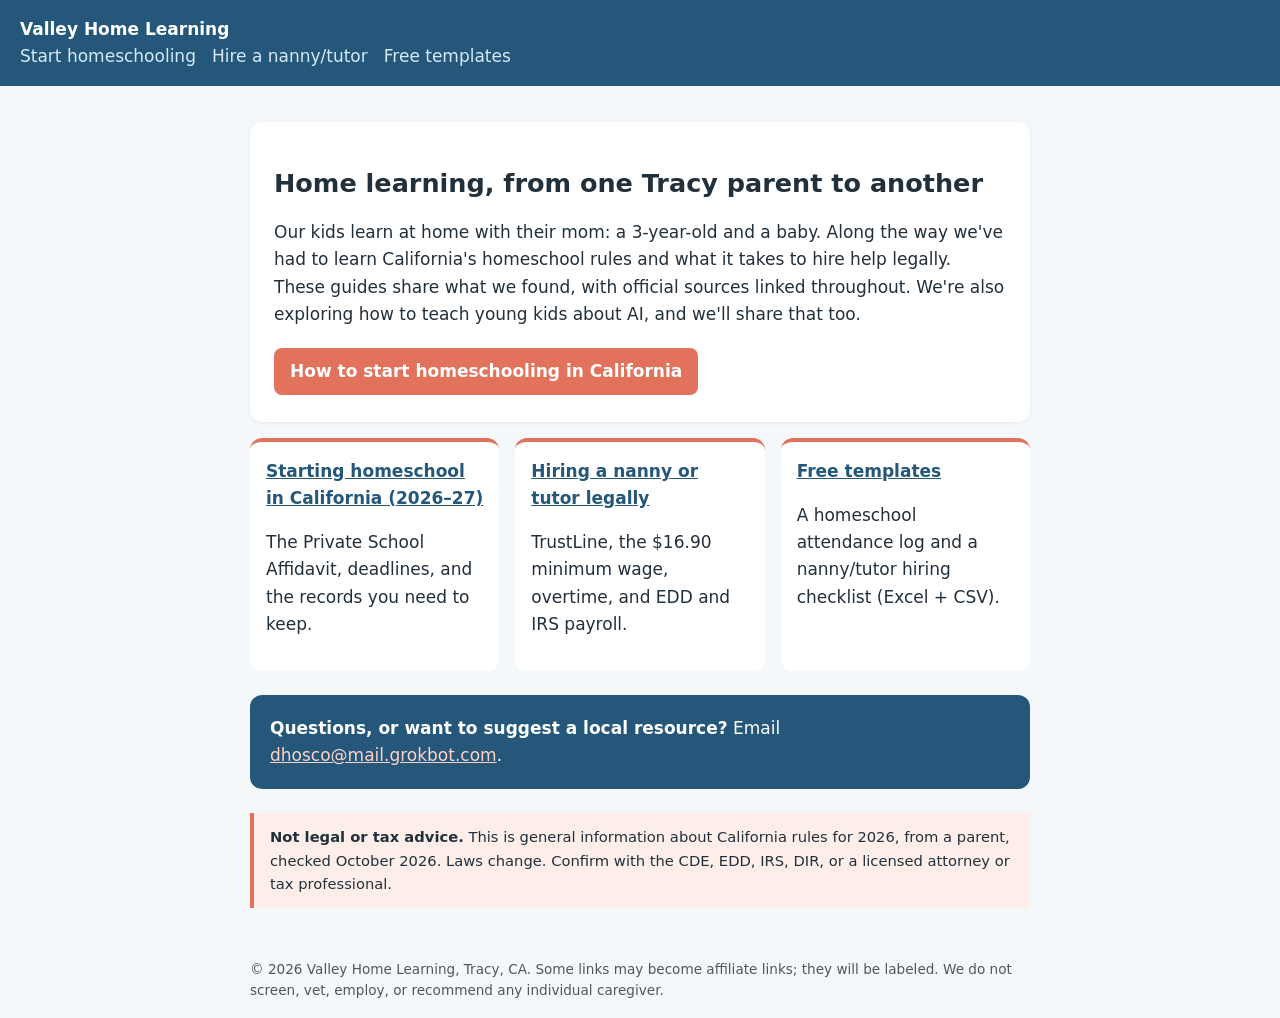
==== index.html @ 61c3ed4a "Valley Home Learning: homepage, 3 pages, templates" ====
<!doctype html><html lang="en"><head><meta charset="utf-8"><meta name="viewport" content="width=device-width,initial-scale=1"><title>Homeschooling, tutors and nannies in Tracy and the Central Valley | Valley Home Learning</title><meta name="description" content="Plain-English guides for Central Valley parents on homeschooling in California and hiring a nanny or tutor legally."><link rel="stylesheet" href="style.css"></head><body>
<header><a href="index.html">Valley Home Learning</a><nav><a href="how-to-homeschool-in-california.html">Start homeschooling</a><a href="hire-nanny-or-tutor-california.html">Hire a nanny/tutor</a><a href="free-templates.html">Free templates</a></nav></header><main>
<section class="hero"><h1>Home learning, from one Tracy parent to another</h1><p>Our kids learn at home with their mom: a 3-year-old and a baby. Along the way we've had to learn California's homeschool rules and what it takes to hire help legally. These guides share what we found, with official sources linked throughout. We're also exploring how to teach young kids about AI, and we'll share that too.</p><a class="btn" href="how-to-homeschool-in-california.html">How to start homeschooling in California</a></section>
<div class="cards">
<div class="card"><a href="how-to-homeschool-in-california.html">Starting homeschool in California (2026&ndash;27)</a><p>The Private School Affidavit, deadlines, and the records you need to keep.</p></div>
<div class="card"><a href="hire-nanny-or-tutor-california.html">Hiring a nanny or tutor legally</a><p>TrustLine, the $16.90 minimum wage, overtime, and EDD and IRS payroll.</p></div>
<div class="card"><a href="free-templates.html">Free templates</a><p>A homeschool attendance log and a nanny/tutor hiring checklist (Excel + CSV).</p></div></div>
<div class="cta"><strong>Questions, or want to suggest a local resource?</strong> Email <a href="mailto:dhosco@mail.grokbot.com">dhosco@mail.grokbot.com</a>. <!-- PLACEHOLDER: future local tutor/nanny listings page --></div>
<p class="note"><strong>Not legal or tax advice.</strong> This is general information about California rules for 2026, from a parent, checked October 2026. Laws change. Confirm with the CDE, EDD, IRS, DIR, or a licensed attorney or tax professional.</p></main>
<footer>&copy; 2026 Valley Home Learning, Tracy, CA. Some links may become affiliate links; they will be labeled. We do not screen, vet, employ, or recommend any individual caregiver.</footer></body></html>
---- style.css ----
*{box-sizing:border-box}body{margin:0;font:17px/1.6 system-ui,sans-serif;color:#22303c;background:#f4f8fb}
header{background:#24577a;color:#fff;padding:1rem 1.25rem}header a{color:#fff;text-decoration:none;font-weight:700}
nav a{color:#d6e9f6;margin-right:1rem;font-weight:400}main{max-width:820px;margin:auto;padding:1.25rem}
.hero{background:#fff;border-radius:12px;padding:1.5rem;margin:1rem 0;box-shadow:0 1px 4px #0001}
.cards{display:grid;grid-template-columns:repeat(auto-fit,minmax(220px,1fr));gap:1rem}
.card{background:#fff;border-radius:12px;padding:1rem;border-top:4px solid #e2725b}.card a{color:#24577a;font-weight:700}
.btn{display:inline-block;background:#e2725b;color:#fff;padding:.6rem 1rem;border-radius:8px;text-decoration:none;font-weight:700;margin:.2rem 0}
.note{background:#fdeee9;border-left:4px solid #e2725b;padding:.75rem 1rem;font-size:.92rem}
.aff{border:2px dashed #999;padding:.75rem;background:#fff;font-size:.9rem;color:#555;margin:1rem 0}
.cta{background:#24577a;color:#fff;border-radius:12px;padding:1.25rem;margin:1.5rem 0}.cta a{color:#ffd2c4}
table{border-collapse:collapse;width:100%;background:#fff}td,th{border:1px solid #ddd;padding:.4rem .6rem;text-align:left}
footer{max-width:820px;margin:auto;padding:1rem 1.25rem;font-size:.85rem;color:#555}h1{line-height:1.2}
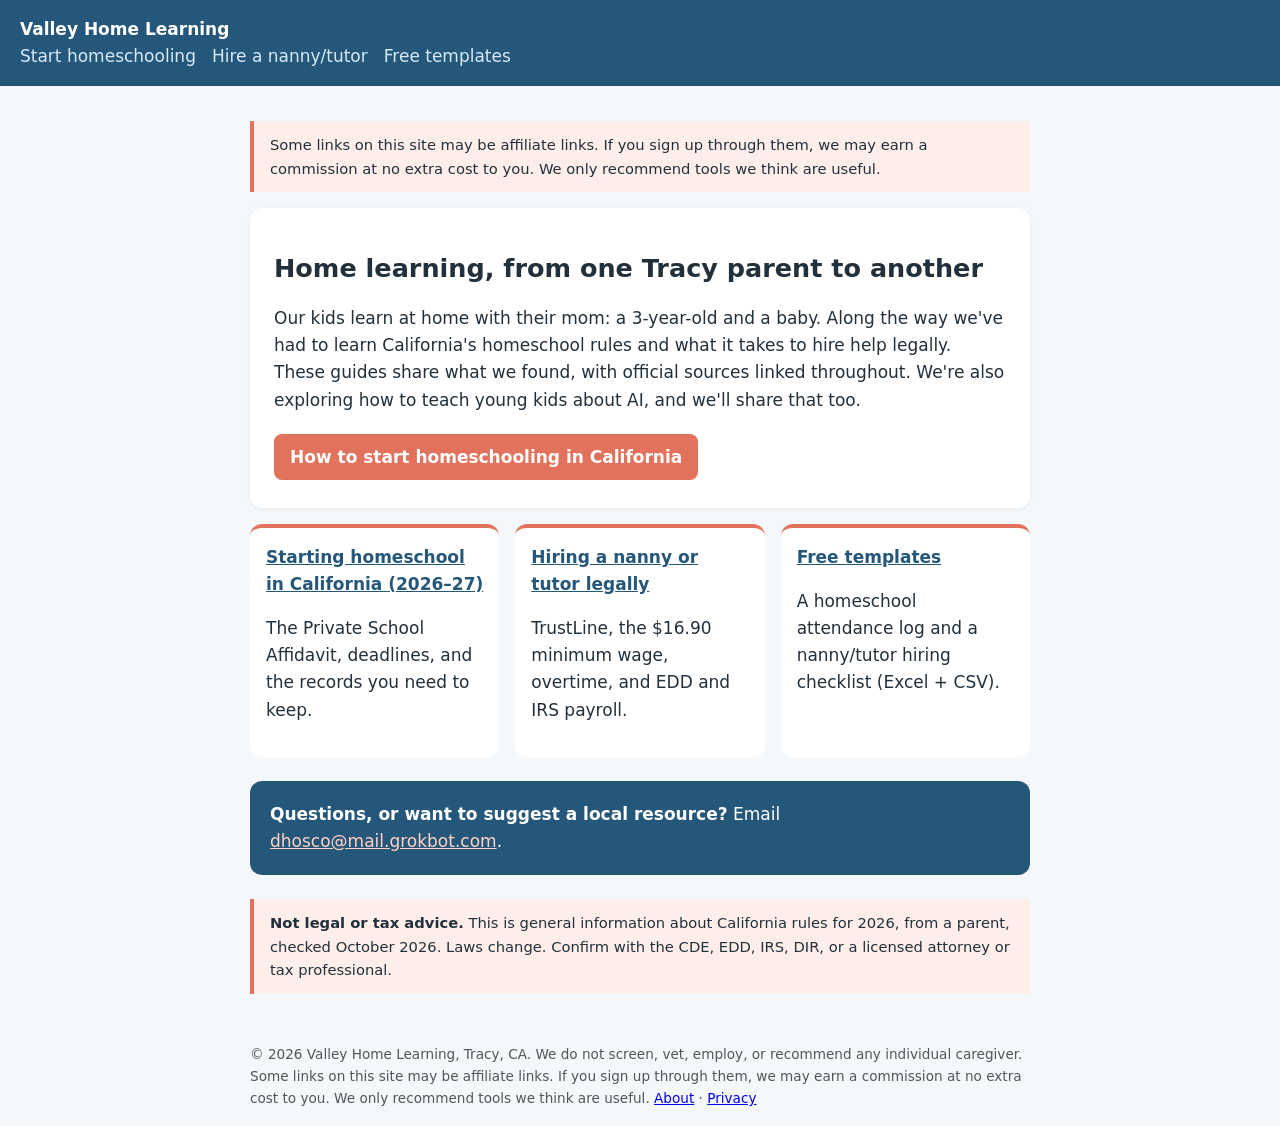
==== commit cc8f7405: "Add affiliate disclosure, privacy policy, about page" ====
--- a/index.html
+++ b/index.html
@@ -1,5 +1,6 @@
 <!doctype html><html lang="en"><head><meta charset="utf-8"><meta name="viewport" content="width=device-width,initial-scale=1"><title>Homeschooling, tutors and nannies in Tracy and the Central Valley | Valley Home Learning</title><meta name="description" content="Plain-English guides for Central Valley parents on homeschooling in California and hiring a nanny or tutor legally."><link rel="stylesheet" href="style.css"></head><body>
 <header><a href="index.html">Valley Home Learning</a><nav><a href="how-to-homeschool-in-california.html">Start homeschooling</a><a href="hire-nanny-or-tutor-california.html">Hire a nanny/tutor</a><a href="free-templates.html">Free templates</a></nav></header><main>
+<p class="note disclosure">Some links on this site may be affiliate links. If you sign up through them, we may earn a commission at no extra cost to you. We only recommend tools we think are useful.</p>
 <section class="hero"><h1>Home learning, from one Tracy parent to another</h1><p>Our kids learn at home with their mom: a 3-year-old and a baby. Along the way we've had to learn California's homeschool rules and what it takes to hire help legally. These guides share what we found, with official sources linked throughout. We're also exploring how to teach young kids about AI, and we'll share that too.</p><a class="btn" href="how-to-homeschool-in-california.html">How to start homeschooling in California</a></section>
 <div class="cards">
 <div class="card"><a href="how-to-homeschool-in-california.html">Starting homeschool in California (2026&ndash;27)</a><p>The Private School Affidavit, deadlines, and the records you need to keep.</p></div>
@@ -7,4 +8,5 @@
 <div class="card"><a href="free-templates.html">Free templates</a><p>A homeschool attendance log and a nanny/tutor hiring checklist (Excel + CSV).</p></div></div>
 <div class="cta"><strong>Questions, or want to suggest a local resource?</strong> Email <a href="mailto:dhosco@mail.grokbot.com">dhosco@mail.grokbot.com</a>. <!-- PLACEHOLDER: future local tutor/nanny listings page --></div>
 <p class="note"><strong>Not legal or tax advice.</strong> This is general information about California rules for 2026, from a parent, checked October 2026. Laws change. Confirm with the CDE, EDD, IRS, DIR, or a licensed attorney or tax professional.</p></main>
-<footer>&copy; 2026 Valley Home Learning, Tracy, CA. Some links may become affiliate links; they will be labeled. We do not screen, vet, employ, or recommend any individual caregiver.</footer></body></html>+<footer>&copy; 2026 Valley Home Learning, Tracy, CA. We do not screen, vet, employ, or recommend any individual caregiver. Some links on this site may be affiliate links. If you sign up through them, we may earn a commission at no extra cost to you. We only recommend tools we think are useful. <a href="about.html">About</a> &middot; <a href="privacy.html">Privacy</a></footer><script data-goatcounter="https://valleysites.goatcounter.com/count" async src="//gc.zgo.at/count.js"></script>
+</body></html>
